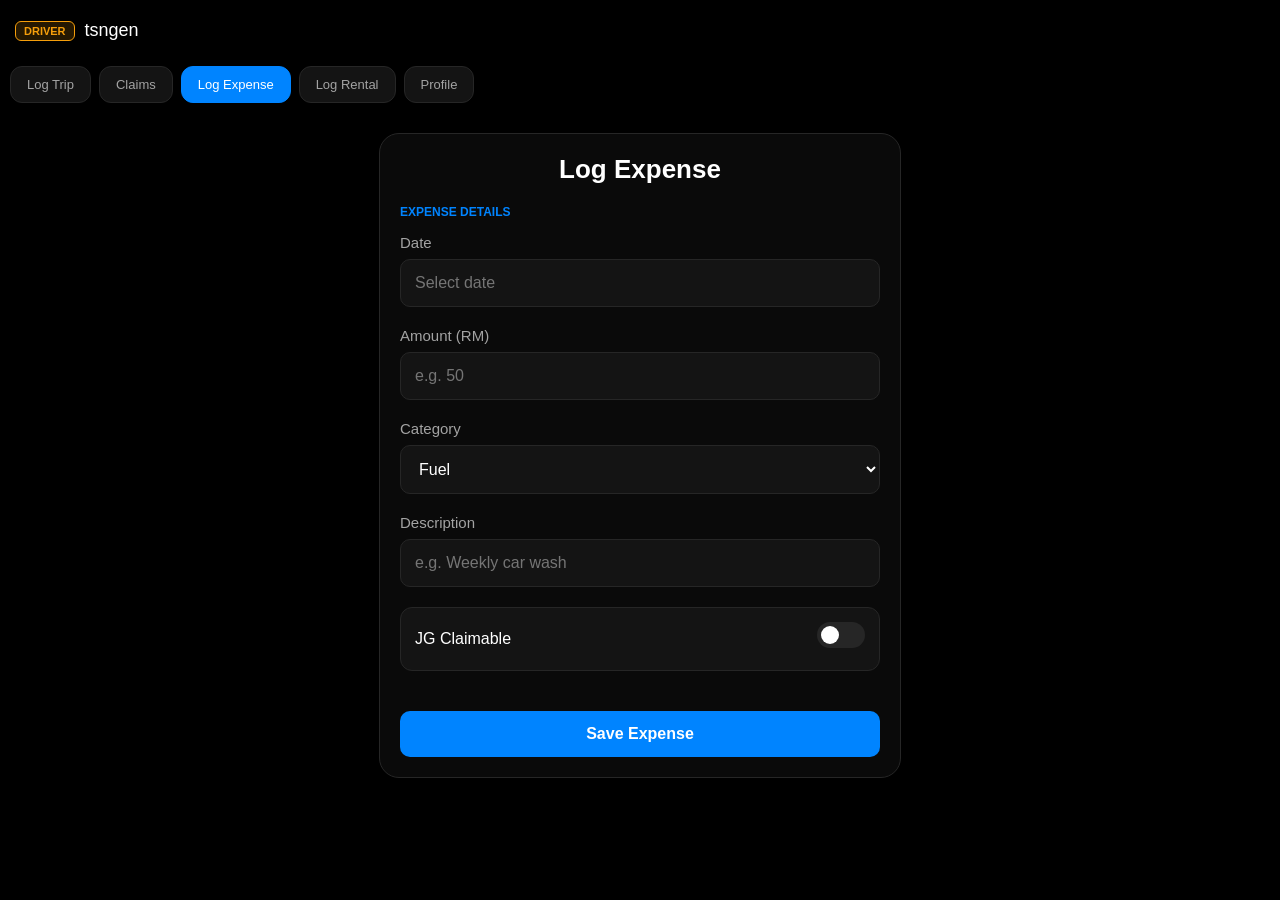
==== expenses.html @ ea297be4 "Initial commit from Acode" ====
<!doctype html>
<html lang="en">
  <head>
    <meta charset="UTF-8" />
    <meta name="viewport" content="width=device-width, initial-scale=1.0" />
    <title>Driver Core - Log Expense</title>
    <style>
      :root {
        --bg-color: #000000;
        --card-bg: #0a0a0a;
        --input-bg: #141414;
        --border-color: #262626;
        --text-main: #ffffff;
        --text-muted: #a3a3a3;
        --primary-blue: #0084ff;
        --accent-orange: #f59e0b;
      }

      body {
        font-family:
          -apple-system, BlinkMacSystemFont, "Segoe UI", Roboto, sans-serif;
        background-color: var(--bg-color);
        color: var(--text-main);
        margin: 0;
        padding: 10px;
      }

      .top-navbar {
        display: flex;
        align-items: center;
        justify-content: space-between;
        padding: 10px 5px;
        margin-bottom: 15px;
      }
      .user-info {
        display: flex;
        align-items: center;
        gap: 10px;
      }
      .badge-driver {
        background-color: rgba(245, 158, 11, 0.15);
        color: var(--accent-orange);
        border: 1px solid var(--accent-orange);
        font-size: 11px;
        font-weight: bold;
        padding: 3px 8px;
        border-radius: 6px;
        text-transform: uppercase;
      }
      .username {
        font-size: 18px;
        font-weight: 500;
      }

      .nav-tabs {
        display: flex;
        gap: 8px;
        overflow-x: auto;
        padding-bottom: 15px;
        margin-bottom: 15px;
        scrollbar-width: none;
      }
      .nav-tabs::-webkit-scrollbar {
        display: none;
      }

      .tab-btn {
        background-color: #141414;
        color: var(--text-muted);
        border: 1px solid var(--border-color);
        padding: 10px 16px;
        border-radius: 12px;
        font-size: 13px;
        white-space: nowrap;
        text-decoration: none;
        cursor: pointer;
      }
      .tab-btn.active {
        background-color: var(--primary-blue);
        color: #fff;
        border-color: var(--primary-blue);
      }

      .form-card {
        background-color: var(--card-bg);
        border: 1px solid var(--border-color);
        border-radius: 20px;
        padding: 20px;
        max-width: 480px;
        margin: 0 auto;
      }

      h2.form-title {
        text-align: center;
        font-size: 26px;
        margin-top: 0;
        margin-bottom: 20px;
        font-weight: 600;
      }
      .section-label {
        color: var(--primary-blue);
        font-size: 12px;
        font-weight: bold;
        margin-bottom: 15px;
        text-transform: uppercase;
      }
      .form-group {
        margin-bottom: 20px;
      }
      label {
        display: block;
        margin-bottom: 8px;
        color: var(--text-muted);
        font-size: 15px;
      }

      input[type="text"],
      input[type="number"],
      select {
        width: 100%;
        background-color: var(--input-bg);
        border: 1px solid var(--border-color);
        color: var(--text-main);
        padding: 14px;
        border-radius: 10px;
        box-sizing: border-box;
        font-size: 16px;
      }

      .toggle-container {
        display: flex;
        justify-content: space-between;
        align-items: center;
        background-color: var(--input-bg);
        border: 1px solid var(--border-color);
        padding: 14px;
        border-radius: 12px;
      }

      .switch {
        position: relative;
        display: inline-block;
        width: 48px;
        height: 26px;
      }

      .switch input {
        opacity: 0;
        width: 0;
        height: 0;
      }

      .slider {
        position: absolute;
        cursor: pointer;
        top: 0;
        left: 0;
        right: 0;
        bottom: 0;
        background-color: #262626;
        transition: 0.3s;
        border-radius: 34px;
      }

      .slider:before {
        position: absolute;
        content: "";
        height: 18px;
        width: 18px;
        left: 4px;
        bottom: 4px;
        background-color: white;
        transition: 0.3s;
        border-radius: 50%;
      }

      input:checked + .slider {
        background-color: var(--primary-blue);
      }
      input:checked + .slider:before {
        transform: translateX(22px);
      }

      .submit-btn {
        width: 100%;
        background-color: var(--primary-blue);
        color: #ffffff;
        border: none;
        padding: 14px;
        border-radius: 10px;
        font-size: 16px;
        font-weight: bold;
        margin-top: 20px;
        cursor: pointer;
      }
    </style>
  </head>
  <body>
    <div class="top-navbar">
      <div class="user-info">
        <span class="badge-driver">Driver</span>
        <span class="username">tsngen</span>
      </div>
    </div>

    <div class="nav-tabs" id="mainNavigationRow">
      <button class="tab-btn" onclick="window.location.href = 'index.html'">
        Log Trip
      </button>
      <button class="tab-btn" onclick="window.location.href = 'claim.html'">
        Claims
      </button>
      <button class="tab-btn active" onclick="window.location.href = 'expenses.html'">
        Log Expense
      </button>
      <button class="tab-btn" onclick="window.location.href = 'rental.html'">
        Log Rental
      </button>
      <button class="tab-btn" onclick="alert('Module opening soon')">
        Profile
      </button>
    </div>

    <div class="form-card">
      <h2 class="form-title">Log Expense</h2>
      <div class="section-label">Expense Details</div>

      <div class="form-group">
        <label>Date</label>
        <input type="text" placeholder="Select date" />
      </div>

      <div class="form-group">
        <label>Amount (RM)</label>
        <input type="number" placeholder="e.g. 50" />
      </div>

      <div class="form-group">
        <label>Category</label>
        <select>
          <option>Fuel</option>
          <option>Toll</option>
          <option>Maintenance</option>
          <option>Parking</option>
          <option>Other</option>
        </select>
      </div>

      <div class="form-group">
        <label>Description</label>
        <input type="text" placeholder="e.g. Weekly car wash" />
      </div>

      <div class="form-group">
        <div class="toggle-container">
          <span
            class="toggle-label"
            style="color: var(--text-main); font-size: 16px"
            >JG Claimable</span
          >
          <label class="switch">
            <input type="checkbox" />
            <span class="slider"></span>
          </label>
        </div>
      </div>

      <button class="submit-btn">Save Expense</button>
    </div>
  </body>
</html>
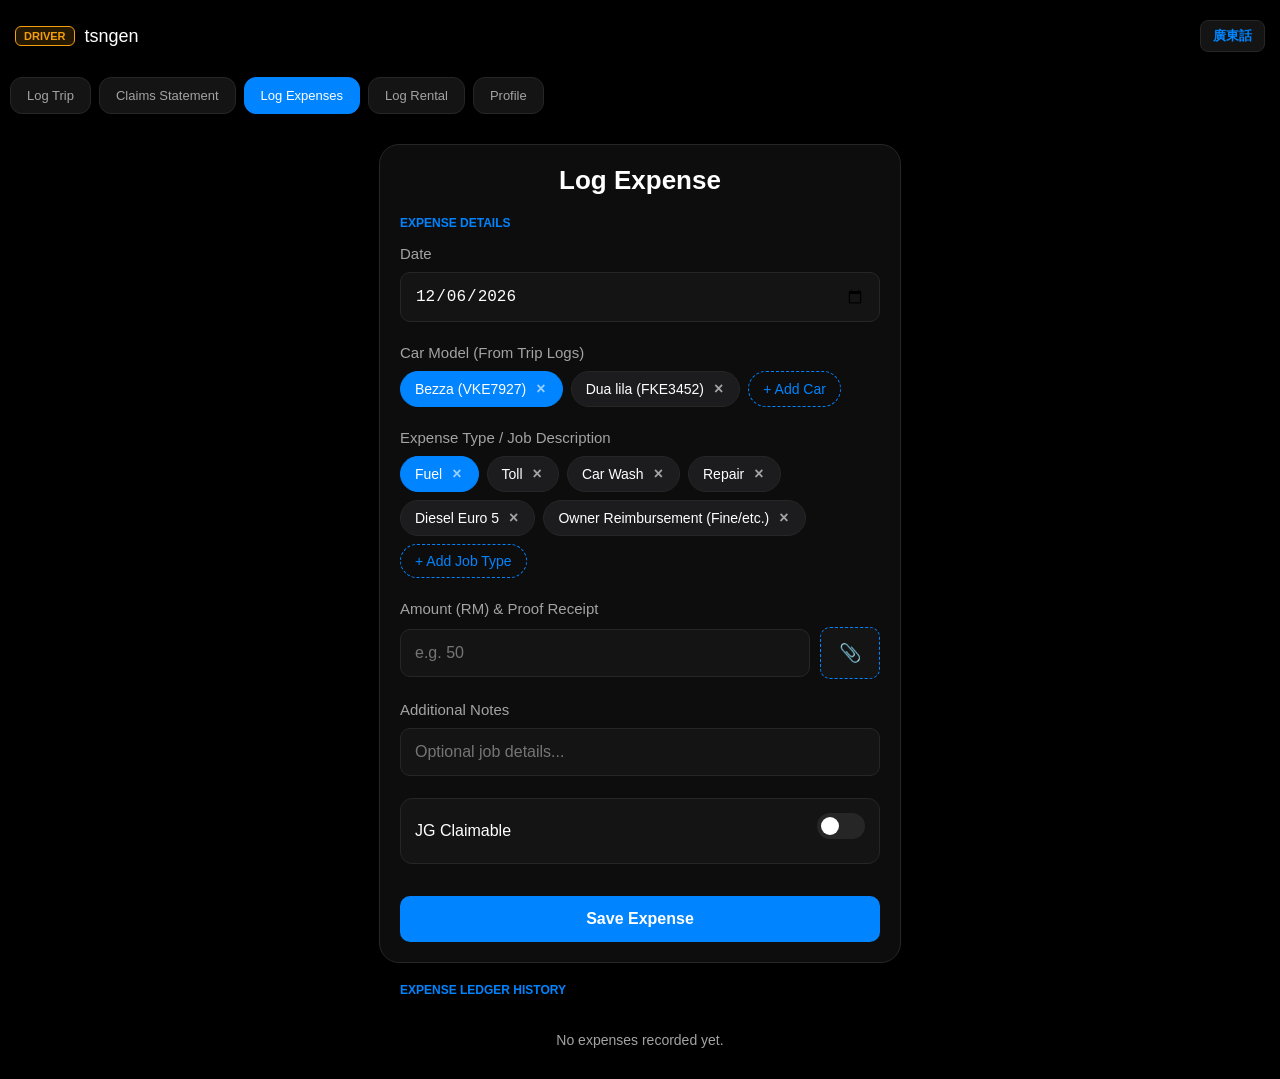
==== commit ff86fe60: "Almost" ====
--- a/expenses.html
+++ b/expenses.html
@@ -7,13 +7,16 @@
     <style>
       :root {
         --bg-color: #000000;
-        --card-bg: #0a0a0a;
+        --card-bg: #0d0d0d;
         --input-bg: #141414;
         --border-color: #262626;
         --text-main: #ffffff;
         --text-muted: #a3a3a3;
         --primary-blue: #0084ff;
         --accent-orange: #f59e0b;
+        --danger-red: #ef4444;
+        --success-green: #22c55e;
+        --chip-unselected: #1c1c1e;
       }
 
       body {
@@ -50,6 +53,16 @@
       .username {
         font-size: 18px;
         font-weight: 500;
+      }
+      .lang-toggle-btn {
+        background: #141414;
+        border: 1px solid var(--border-color);
+        color: var(--primary-blue);
+        padding: 6px 12px;
+        border-radius: 8px;
+        cursor: pointer;
+        font-size: 13px;
+        font-weight: bold;
       }
 
       .nav-tabs {
@@ -87,7 +100,7 @@
         border-radius: 20px;
         padding: 20px;
         max-width: 480px;
-        margin: 0 auto;
+        margin: 0 auto 20px auto;
       }
 
       h2.form-title {
@@ -105,18 +118,76 @@
         text-transform: uppercase;
       }
       .form-group {
-        margin-bottom: 20px;
+        margin-bottom: 22px;
       }
       label {
         display: block;
-        margin-bottom: 8px;
+        margin-bottom: 10px;
         color: var(--text-muted);
         font-size: 15px;
       }
 
-      input[type="text"],
+      .amount-upload-row {
+        display: flex;
+        gap: 10px;
+        align-items: center;
+      }
+      .amount-upload-row input {
+        flex: 1;
+      }
+      .upload-btn-wrapper {
+        position: relative;
+        overflow: hidden;
+        display: inline-block;
+      }
+      .receipt-icon-btn {
+        background-color: var(--input-bg);
+        border: 1px dashed var(--primary-blue);
+        color: var(--primary-blue);
+        padding: 14px 18px;
+        border-radius: 10px;
+        font-size: 18px;
+        font-weight: bold;
+        cursor: pointer;
+        display: flex;
+        align-items: center;
+        justify-content: center;
+      }
+      .receipt-icon-btn.has-file {
+        border-color: var(--success-green);
+        color: var(--success-green);
+        background-color: rgba(34, 197, 94, 0.05);
+      }
+      .receipt-icon-btn input[type="file"] {
+        position: absolute;
+        font-size: 100px;
+        opacity: 0;
+        right: 0;
+        top: 0;
+        cursor: pointer;
+      }
+
+      .file-preview-pill {
+        background-color: #141414;
+        border: 1px solid var(--border-color);
+        padding: 6px 12px;
+        border-radius: 8px;
+        font-size: 12px;
+        margin-top: 8px;
+        display: inline-flex;
+        align-items: center;
+        gap: 8px;
+        color: var(--text-muted);
+      }
+      .file-preview-pill .clear-file-btn {
+        color: var(--danger-red);
+        cursor: pointer;
+        font-weight: bold;
+      }
+
       input[type="number"],
-      select {
+      input[type="date"],
+      input[type="text"] {
         width: 100%;
         background-color: var(--input-bg);
         border: 1px solid var(--border-color);
@@ -127,6 +198,50 @@
         font-size: 16px;
       }
 
+      .chips-container {
+        display: flex;
+        flex-wrap: wrap;
+        gap: 8px;
+        margin-top: 5px;
+      }
+      .chip {
+        background-color: var(--chip-unselected);
+        color: var(--text-main);
+        border: 1px solid var(--border-color);
+        padding: 8px 14px;
+        border-radius: 20px;
+        font-size: 14px;
+        display: inline-flex;
+        align-items: center;
+        gap: 8px;
+        cursor: pointer;
+        user-select: none;
+        transition: background 0.2s;
+      }
+      .chip.selected {
+        background-color: var(--primary-blue);
+        border-color: var(--primary-blue);
+      }
+      .chip .close-x {
+        color: rgba(255, 255, 255, 0.6);
+        font-size: 16px;
+        font-weight: bold;
+        padding: 0 2px;
+      }
+      .chip .close-x:hover {
+        color: var(--danger-red);
+      }
+      .add-chip-btn {
+        background: transparent;
+        color: var(--primary-blue);
+        border: 1px dashed var(--primary-blue);
+        padding: 8px 14px;
+        border-radius: 20px;
+        font-size: 14px;
+        cursor: pointer;
+        font-weight: 500;
+      }
+
       .toggle-container {
         display: flex;
         justify-content: space-between;
@@ -143,13 +258,11 @@
         width: 48px;
         height: 26px;
       }
-
       .switch input {
         opacity: 0;
         width: 0;
         height: 0;
       }
-
       .slider {
         position: absolute;
         cursor: pointer;
@@ -161,7 +274,6 @@
         transition: 0.3s;
         border-radius: 34px;
       }
-
       .slider:before {
         position: absolute;
         content: "";
@@ -173,7 +285,6 @@
         transition: 0.3s;
         border-radius: 50%;
       }
-
       input:checked + .slider {
         background-color: var(--primary-blue);
       }
@@ -190,82 +301,653 @@
         border-radius: 10px;
         font-size: 16px;
         font-weight: bold;
-        margin-top: 20px;
+        margin-top: 10px;
         cursor: pointer;
+      }
+
+      .history-feed {
+        max-width: 480px;
+        margin: 0 auto;
+      }
+      .history-item {
+        background: #0f0f0f;
+        border: 1px solid var(--border-color);
+        padding: 14px;
+        border-radius: 12px;
+        margin-bottom: 10px;
+        font-size: 14px;
+        line-height: 1.5;
+        position: relative;
+      }
+      .history-main-row {
+        display: flex;
+        justify-content: space-between;
+        font-weight: bold;
+        margin-bottom: 4px;
+        padding-right: 60px;
+      }
+      .action-buttons-group {
+        position: absolute;
+        top: 12px;
+        right: 12px;
+        display: flex;
+        gap: 12px;
+        align-items: center;
+      }
+      .action-btn {
+        background: transparent;
+        border: none;
+        cursor: pointer;
+        font-size: 16px;
+        padding: 0;
+        line-height: 1;
+      }
+      .edit-btn {
+        color: var(--accent-orange);
+      }
+      .remove-btn {
+        color: var(--danger-red);
+        font-size: 20px;
       }
     </style>
   </head>
   <body>
     <div class="top-navbar">
       <div class="user-info">
-        <span class="badge-driver">Driver</span>
+        <span class="badge-driver" id="lang-role">Driver</span>
         <span class="username">tsngen</span>
       </div>
+      <div class="nav-right-group">
+        <button
+          class="lang-toggle-btn"
+          id="langToggleBtn"
+          onclick="toggleLanguage()"
+        >
+          廣東話
+        </button>
+      </div>
     </div>
 
     <div class="nav-tabs" id="mainNavigationRow">
-      <button class="tab-btn" onclick="window.location.href = 'index.html'">
+      <button
+        class="tab-btn"
+        id="nav-log"
+        onclick="window.location.href = 'index.html'"
+      >
         Log Trip
       </button>
-      <button class="tab-btn" onclick="window.location.href = 'claim.html'">
-        Claims
+      <button
+        class="tab-btn"
+        id="nav-claims"
+        onclick="window.location.href = 'claim.html'"
+      >
+        Claims Statement
       </button>
-      <button class="tab-btn active" onclick="window.location.href = 'expenses.html'">
-        Log Expense
+      <button
+        class="tab-btn active"
+        id="nav-expenses"
+        onclick="window.location.href = 'expenses.html'"
+      >
+        Log Expenses
       </button>
-      <button class="tab-btn" onclick="window.location.href = 'rental.html'">
+      <button
+        class="tab-btn"
+        id="nav-rental"
+        onclick="window.location.href = 'rental.html'"
+      >
         Log Rental
       </button>
-      <button class="tab-btn" onclick="alert('Module opening soon')">
+      <button
+        class="tab-btn"
+        id="nav-profile"
+        onclick="alert('Module opening soon')"
+      >
         Profile
       </button>
     </div>
 
     <div class="form-card">
-      <h2 class="form-title">Log Expense</h2>
-      <div class="section-label">Expense Details</div>
+      <h2 class="form-title" id="lang-form-title">Log Expense</h2>
+      <div class="section-label" id="lang-sec-details">Expense Details</div>
 
       <div class="form-group">
-        <label>Date</label>
-        <input type="text" placeholder="Select date" />
+        <label id="lang-lbl-date">Date</label>
+        <input type="date" id="expenseDate" />
       </div>
 
       <div class="form-group">
-        <label>Amount (RM)</label>
-        <input type="number" placeholder="e.g. 50" />
+        <label id="lang-lbl-car">Car Model</label>
+        <div class="chips-container" id="carChipsContainer"></div>
       </div>
 
       <div class="form-group">
-        <label>Category</label>
-        <select>
-          <option>Fuel</option>
-          <option>Toll</option>
-          <option>Maintenance</option>
-          <option>Parking</option>
-          <option>Other</option>
-        </select>
+        <label id="lang-lbl-type">Expense Type / Job Description</label>
+        <div class="chips-container" id="typeChipsContainer"></div>
       </div>
 
       <div class="form-group">
-        <label>Description</label>
-        <input type="text" placeholder="e.g. Weekly car wash" />
+        <label id="lang-lbl-amount">Amount (RM) & Proof Receipt</label>
+        <div class="amount-upload-row">
+          <input
+            type="number"
+            id="expenseAmount"
+            placeholder="e.g. 50"
+            inputmode="numeric"
+          />
+
+          <div class="upload-btn-wrapper">
+            <button class="receipt-icon-btn" id="receiptUiBtn">
+              📎
+              <input
+                type="file"
+                id="receiptFileInput"
+                accept="image/*,application/pdf"
+                onchange="handleFileSelected(this)"
+              />
+            </button>
+          </div>
+        </div>
+        <div id="filePreviewContainer"></div>
+      </div>
+
+      <div class="form-group">
+        <label id="lang-lbl-notes">Additional Notes</label>
+        <input
+          type="text"
+          id="expenseNotes"
+          placeholder="Optional job details..."
+        />
       </div>
 
       <div class="form-group">
         <div class="toggle-container">
           <span
             class="toggle-label"
+            id="lang-lbl-claimable"
             style="color: var(--text-main); font-size: 16px"
             >JG Claimable</span
           >
           <label class="switch">
-            <input type="checkbox" />
+            <input type="checkbox" id="jgClaimableToggle" />
             <span class="slider"></span>
           </label>
         </div>
       </div>
 
-      <button class="submit-btn">Save Expense</button>
+      <button
+        class="submit-btn"
+        id="submitExpenseBtn"
+        onclick="saveExpenseLocal()"
+      >
+        Save Expense
+      </button>
     </div>
+
+    <div class="history-feed">
+      <div class="section-label" id="lang-sec-history">Expense History</div>
+      <div id="expenseHistoryFeed"></div>
+    </div>
+
+    <script>
+      let currentLang = localStorage.getItem("preferredLanguage") || "en";
+
+      let carModels = [];
+      let expenseTypes = [
+        "Fuel",
+        "Toll",
+        "Car Wash",
+        "Repair",
+        "Diesel Euro 5",
+        "Owner Reimbursement", // Added Car Owner Reimbursement context category
+      ];
+
+      let selectedCarIndex = 0;
+      let selectedType = "Fuel";
+      let base64ReceiptData = "";
+      let receiptFileName = "";
+      let editingExpenseId = null;
+
+      const translations = {
+        en: {
+          role: "DRIVER",
+          navLog: "Log Trip",
+          navClaims: "Claims Statement",
+          navExpenses: "Log Expenses",
+          navRental: "Log Rental",
+          navProfile: "Profile",
+          formTitle: "Log Expense",
+          secDetails: "Expense Details",
+          lblDate: "Date",
+          lblCar: "Car Model (From Trip Logs)",
+          lblType: "Expense Type / Job Description",
+          lblAmount: "Amount (RM) & Proof Receipt",
+          lblNotes: "Additional Notes",
+          lblClaimable: "JG Claimable",
+          btnSave: "Save Expense",
+          btnUpdate: "Update Expense Entry",
+          secHistory: "Expense Ledger History",
+          amtPlaceholder: "e.g. 50",
+          notesPlaceholder: "Optional job details...",
+          alertMissing: "Please enter the amount and select the tags!",
+          alertSaved: "Expense recorded successfully!",
+          noRecords: "No expenses recorded yet.",
+          claimBadge: "JG Claimable",
+          nonClaimBadge: "Personal Cost",
+          reimburseBadge: "Owner Reimburse",
+          addCarPrompt: "Enter new Car Model:",
+          addPlatePrompt: "Enter Plate Number:",
+          addTypePrompt: "Enter new Type:",
+        },
+        zh: {
+          role: "司機",
+          navLog: "記錄行程",
+          navClaims: "報銷明細",
+          navExpenses: "記錄開支",
+          navRental: "記錄租金",
+          navProfile: "個人資料",
+          formTitle: "記錄費用支出",
+          secDetails: "開支詳情",
+          lblDate: "日期",
+          lblCar: "車型款式",
+          lblType: "費用類型 / 工作描述",
+          lblAmount: "金額 (RM) 及 單據附件",
+          lblNotes: "額外備註",
+          lblClaimable: "向 JG 報銷",
+          btnSave: "儲存開支",
+          btnUpdate: "更新費用記錄",
+          secHistory: "開支歷史總賬",
+          amtPlaceholder: "例如: 50",
+          notesPlaceholder: "可選填工作細節...",
+          alertMissing: "請輸入開支金額並選擇標籤！",
+          alertSaved: "費用支出記錄已成功處理！",
+          noRecords: "尚無開支記錄。",
+          claimBadge: "可向 JG 報銷",
+          nonClaimBadge: "自付開支",
+          reimburseBadge: "車主墊付返還",
+          addCarPrompt: "輸入新車型款式:",
+          addPlatePrompt: "輸入車牌號碼:",
+          addTypePrompt: "輸入新費用種類:",
+        },
+      };
+
+      document.getElementById("expenseDate").value = new Date()
+        .toISOString()
+        .split("T")[0];
+
+      function loadCarsFromTripLogs() {
+        const savedTrips = JSON.parse(localStorage.getItem("savedTrips")) || [];
+        const uniqueCarsMap = new Map();
+
+        savedTrips.forEach((trip) => {
+          const model = trip.carModel || trip.car || "";
+          const plate = trip.plateNumber || trip.plate || "";
+          if (model.trim() !== "") {
+            const uniqueKey = `${model.trim()}_${plate.trim()}`;
+            if (!uniqueCarsMap.has(uniqueKey)) {
+              uniqueCarsMap.set(uniqueKey, {
+                model: model.trim(),
+                plate: plate.trim().toUpperCase(),
+              });
+            }
+          }
+        });
+
+        carModels = Array.from(uniqueCarsMap.values());
+        if (carModels.length === 0) {
+          carModels = [
+            { model: "Bezza", plate: "VKE7927" },
+            { model: "Dua lila", plate: "FKE3452" },
+          ];
+        }
+      }
+
+      function handleFileSelected(input) {
+        const file = input.files[0];
+        if (!file) return;
+
+        receiptFileName = file.name;
+        const reader = new FileReader();
+        reader.onload = function (e) {
+          base64ReceiptData = e.target.result;
+          document.getElementById("receiptUiBtn").classList.add("has-file");
+
+          let previewContainer = document.getElementById(
+            "filePreviewContainer",
+          );
+          previewContainer.innerHTML = `
+            <div class="file-preview-pill">
+              📎 ${file.name.length > 25 ? file.name.substring(0, 22) + "..." : file.name} 
+              <span class="clear-file-btn" onclick="clearAttachedFile()">&times;</span>
+            </div>
+          `;
+        };
+        reader.readAsDataURL(file);
+      }
+
+      function clearAttachedFile() {
+        base64ReceiptData = "";
+        receiptFileName = "";
+        document.getElementById("receiptFileInput").value = "";
+        document.getElementById("receiptUiBtn").classList.remove("has-file");
+        document.getElementById("filePreviewContainer").innerHTML = "";
+      }
+
+      function toggleLanguage() {
+        currentLang = currentLang === "en" ? "zh" : "en";
+        localStorage.setItem("preferredLanguage", currentLang);
+        updateToggleBtnText();
+        applyTranslations();
+      }
+
+      function updateToggleBtnText() {
+        const btn = document.getElementById("langToggleBtn");
+        if (btn) btn.innerText = currentLang === "en" ? "廣東話" : "English";
+      }
+
+      function applyTranslations() {
+        const t = translations[currentLang];
+
+        document.getElementById("lang-role").innerText = t.role;
+        document.getElementById("nav-log").innerText = t.navLog;
+        document.getElementById("nav-claims").innerText = t.navClaims;
+        document.getElementById("nav-expenses").innerText = t.navExpenses;
+        document.getElementById("nav-rental").innerText = t.navRental;
+        document.getElementById("nav-profile").innerText = t.navProfile;
+
+        document.getElementById("lang-form-title").innerText = t.formTitle;
+        document.getElementById("lang-sec-details").innerText = t.secDetails;
+        document.getElementById("lang-lbl-date").innerText = t.lblDate;
+        document.getElementById("lang-lbl-car").innerText = t.lblCar;
+        document.getElementById("lang-lbl-type").innerText = t.lblType;
+        document.getElementById("lang-lbl-amount").innerText = t.lblAmount;
+        document.getElementById("lang-lbl-notes").innerText = t.lblNotes;
+        document.getElementById("lang-lbl-claimable").innerText =
+          t.lblClaimable;
+
+        document.getElementById("submitExpenseBtn").innerText = editingExpenseId
+          ? t.btnUpdate
+          : t.btnSave;
+        document.getElementById("lang-sec-history").innerText = t.secHistory;
+
+        document.getElementById("expenseAmount").placeholder = t.amtPlaceholder;
+        document.getElementById("expenseNotes").placeholder =
+          t.notesPlaceholder;
+
+        renderChips();
+        renderExpenseFeed();
+      }
+
+      function renderChips() {
+        const carContainer = document.getElementById("carChipsContainer");
+        carContainer.innerHTML = "";
+        carModels.forEach((carObj, index) => {
+          const isSelected = index === selectedCarIndex ? "selected" : "";
+          const displayString = carObj.plate
+            ? `${carObj.model} (${carObj.plate})`
+            : carObj.model;
+          carContainer.innerHTML += `
+            <div class="chip ${isSelected}" onclick="selectCar(${index})">
+              ${displayString} <span class="close-x" onclick="removeCarItem(event, ${index})">&times;</span>
+            </div>
+          `;
+        });
+        carContainer.innerHTML += `<button class="add-chip-btn" onclick="addNewCar()">+ Add Car</button>`;
+
+        const typeContainer = document.getElementById("typeChipsContainer");
+        typeContainer.innerHTML = "";
+        expenseTypes.forEach((type) => {
+          const isSelected = type === selectedType ? "selected" : "";
+          // Localized readable conversion string adjustments for system readability
+          let displayType = type;
+          if (type === "Owner Reimbursement") {
+            displayType =
+              currentLang === "en"
+                ? "Owner Reimbursement (Fine/etc.)"
+                : "車主墊付返還 (罰單/等)";
+          }
+
+          typeContainer.innerHTML += `
+            <div class="chip ${isSelected}" onclick="selectType('${type}')">
+              ${displayType} <span class="close-x" onclick="removeTypeItem(event, '${type}')">&times;</span>
+            </div>
+          `;
+        });
+        typeContainer.innerHTML += `<button class="add-chip-btn" onclick="addNewType()">+ Add Job Type</button>`;
+      }
+
+      function selectCar(index) {
+        selectedCarIndex = index;
+        renderChips();
+      }
+
+      function selectType(type) {
+        selectedType = type;
+        renderChips();
+
+        // Smart automatic feature logic: If Owner Reimbursement is selected, turn OFF JG Claimable automatically
+        if (type === "Owner Reimbursement") {
+          document.getElementById("jgClaimableToggle").checked = false;
+        }
+      }
+
+      function addNewCar() {
+        const modelName = prompt(translations[currentLang].addCarPrompt);
+        if (modelName && modelName.trim() !== "") {
+          const plateNumber = prompt(translations[currentLang].addPlatePrompt);
+          if (plateNumber && plateNumber.trim() !== "") {
+            carModels.push({
+              model: modelName.trim(),
+              plate: plateNumber.trim().toUpperCase(),
+            });
+            selectedCarIndex = carModels.length - 1;
+            renderChips();
+          }
+        }
+      }
+
+      function addNewType() {
+        const name = prompt(translations[currentLang].addTypePrompt);
+        if (name && name.trim() !== "") {
+          expenseTypes.push(name.trim());
+          selectedType = name.trim();
+          renderChips();
+        }
+      }
+
+      function removeCarItem(event, index) {
+        event.stopPropagation();
+        if (carModels.length <= 1) return;
+        carModels.splice(index, 1);
+        if (selectedCarIndex >= carModels.length) selectedCarIndex = 0;
+        renderChips();
+      }
+
+      function removeTypeItem(event, type) {
+        event.stopPropagation();
+        if (expenseTypes.length <= 1) return;
+        expenseTypes = expenseTypes.filter((item) => item !== type);
+        if (selectedType === type) selectedType = expenseTypes[0];
+        renderChips();
+      }
+
+      function startEditExpense(id) {
+        let existingExpenses =
+          JSON.parse(localStorage.getItem("savedExpenses")) || [];
+        const target = existingExpenses.find((item) => item.id === id);
+        if (!target) return;
+
+        editingExpenseId = id;
+        document.getElementById("expenseDate").value = target.date;
+        document.getElementById("expenseAmount").value = target.amount;
+        document.getElementById("expenseNotes").value = target.rawNotes || "";
+        document.getElementById("jgClaimableToggle").checked =
+          target.jgClaimable;
+
+        const carMatchIndex = carModels.findIndex(
+          (c) =>
+            c.model === target.rawCarModel && c.plate === target.rawCarPlate,
+        );
+        if (carMatchIndex !== -1) {
+          selectedCarIndex = carMatchIndex;
+        } else if (target.rawCarModel) {
+          carModels.push({
+            model: target.rawCarModel,
+            plate: target.rawCarPlate || "",
+          });
+          selectedCarIndex = carModels.length - 1;
+        }
+
+        if (expenseTypes.includes(target.rawExpenseType)) {
+          selectedType = target.rawExpenseType;
+        } else if (target.rawExpenseType) {
+          expenseTypes.push(target.rawExpenseType);
+          selectedType = target.rawExpenseType;
+        }
+
+        if (target.receiptFile) {
+          base64ReceiptData = target.receiptFile;
+          receiptFileName = target.receiptName || "Attachment";
+          document.getElementById("receiptUiBtn").classList.add("has-file");
+          document.getElementById("filePreviewContainer").innerHTML = `
+            <div class="file-preview-pill">
+              📎 ${receiptFileName} <span class="clear-file-btn" onclick="clearAttachedFile()">&times;</span>
+            </div>
+          `;
+        } else {
+          clearAttachedFile();
+        }
+
+        document.getElementById("submitExpenseBtn").innerText =
+          translations[currentLang].btnUpdate;
+        window.scrollTo({ top: 0, behavior: "smooth" });
+        renderChips();
+      }
+
+      function saveExpenseLocal() {
+        const amt = document.getElementById("expenseAmount").value;
+        const notes = document.getElementById("expenseNotes").value;
+        const t = translations[currentLang];
+
+        const activeCarObj = carModels[selectedCarIndex];
+        if (!amt || !activeCarObj || !selectedType) {
+          alert(t.alertMissing);
+          return;
+        }
+
+        const displayCar = activeCarObj.plate
+          ? `${activeCarObj.model} - ${activeCarObj.plate}`
+          : activeCarObj.model;
+        const fullDescription = `[${displayCar}] ${selectedType} ${notes ? " (" + notes + ")" : ""}`;
+
+        let existingExpenses =
+          JSON.parse(localStorage.getItem("savedExpenses")) || [];
+
+        const expenseData = {
+          id: editingExpenseId ? editingExpenseId : Date.now(),
+          date: document.getElementById("expenseDate").value,
+          amount: parseFloat(amt).toFixed(2),
+          description: fullDescription,
+          jgClaimable: document.getElementById("jgClaimableToggle").checked,
+          receiptFile: base64ReceiptData,
+          receiptName: receiptFileName,
+          rawCarModel: activeCarObj.model,
+          rawCarPlate: activeCarObj.plate,
+          rawExpenseType: selectedType,
+          rawNotes: notes,
+        };
+
+        if (editingExpenseId) {
+          existingExpenses = existingExpenses.map((item) =>
+            item.id === editingExpenseId ? expenseData : item,
+          );
+          editingExpenseId = null;
+        } else {
+          existingExpenses.unshift(expenseData);
+        }
+
+        localStorage.setItem("savedExpenses", JSON.stringify(existingExpenses));
+
+        document.getElementById("expenseAmount").value = "";
+        document.getElementById("expenseNotes").value = "";
+        document.getElementById("jgClaimableToggle").checked = false;
+        clearAttachedFile();
+
+        alert(t.alertSaved);
+        document.getElementById("submitExpenseBtn").innerText = t.btnSave;
+
+        // Reset selected category back to standard default
+        selectedType = "Fuel";
+        renderChips();
+        renderExpenseFeed();
+      }
+
+      function removeExpenseItem(itemId) {
+        let existingExpenses =
+          JSON.parse(localStorage.getItem("savedExpenses")) || [];
+        existingExpenses = existingExpenses.filter(
+          (item) => item.id !== itemId,
+        );
+        localStorage.setItem("savedExpenses", JSON.stringify(existingExpenses));
+        renderExpenseFeed();
+      }
+
+      function renderExpenseFeed() {
+        const feedContainer = document.getElementById("expenseHistoryFeed");
+        const existingExpenses =
+          JSON.parse(localStorage.getItem("savedExpenses")) || [];
+        const t = translations[currentLang];
+
+        feedContainer.innerHTML = "";
+
+        if (existingExpenses.length === 0) {
+          feedContainer.innerHTML = `<div style="text-align:center; padding:20px; color:var(--text-muted); font-size:14px;">${t.noRecords}</div>`;
+          return;
+        }
+
+        existingExpenses.forEach((item) => {
+          let claimStatusText = item.jgClaimable
+            ? t.claimBadge
+            : t.nonClaimBadge;
+          let claimStatusColor = item.jgClaimable
+            ? "var(--primary-blue)"
+            : "var(--text-muted)";
+
+          // Custom color coding formatting if the recorded object type is a Car Owner Reimbursement liability
+          if (item.rawExpenseType === "Owner Reimbursement") {
+            claimStatusText = t.reimburseBadge;
+            claimStatusColor = "var(--accent-orange)";
+          }
+
+          const hasPaper = item.receiptFile
+            ? `<span style="color: var(--success-green); margin-left:8px;">📎 Proof</span>`
+            : "";
+
+          feedContainer.innerHTML += `
+            <div class="history-item">
+              <div class="action-buttons-group">
+                <button class="action-btn edit-btn" onclick="startEditExpense(${item.id})">✏️</button>
+                <button class="action-btn remove-btn" onclick="removeExpenseItem(${item.id})">&times;</button>
+              </div>
+              <div class="history-content">
+                <div class="history-main-row">
+                  <span>RM ${item.amount} ${hasPaper}</span>
+                  <span style="color: ${claimStatusColor}; font-size: 12px; border: 1px solid ${claimStatusColor}; padding: 1px 6px; border-radius: 4px;">${claimStatusText}</span>
+                </div>
+                <div style="color: var(--text-muted); font-size: 13px; margin-top: 4px;">
+                  <strong>${t.lblDate}:</strong> ${item.date}
+                </div>
+                <div style="color: #737373; font-size: 12px; margin-top: 4px; font-style: italic;">
+                  "${item.description}"
+                </div>
+              </div>
+            </div>
+          `;
+        });
+      }
+
+      loadCarsFromTripLogs();
+      updateToggleBtnText();
+      applyTranslations();
+    </script>
   </body>
-</html>+</html>
